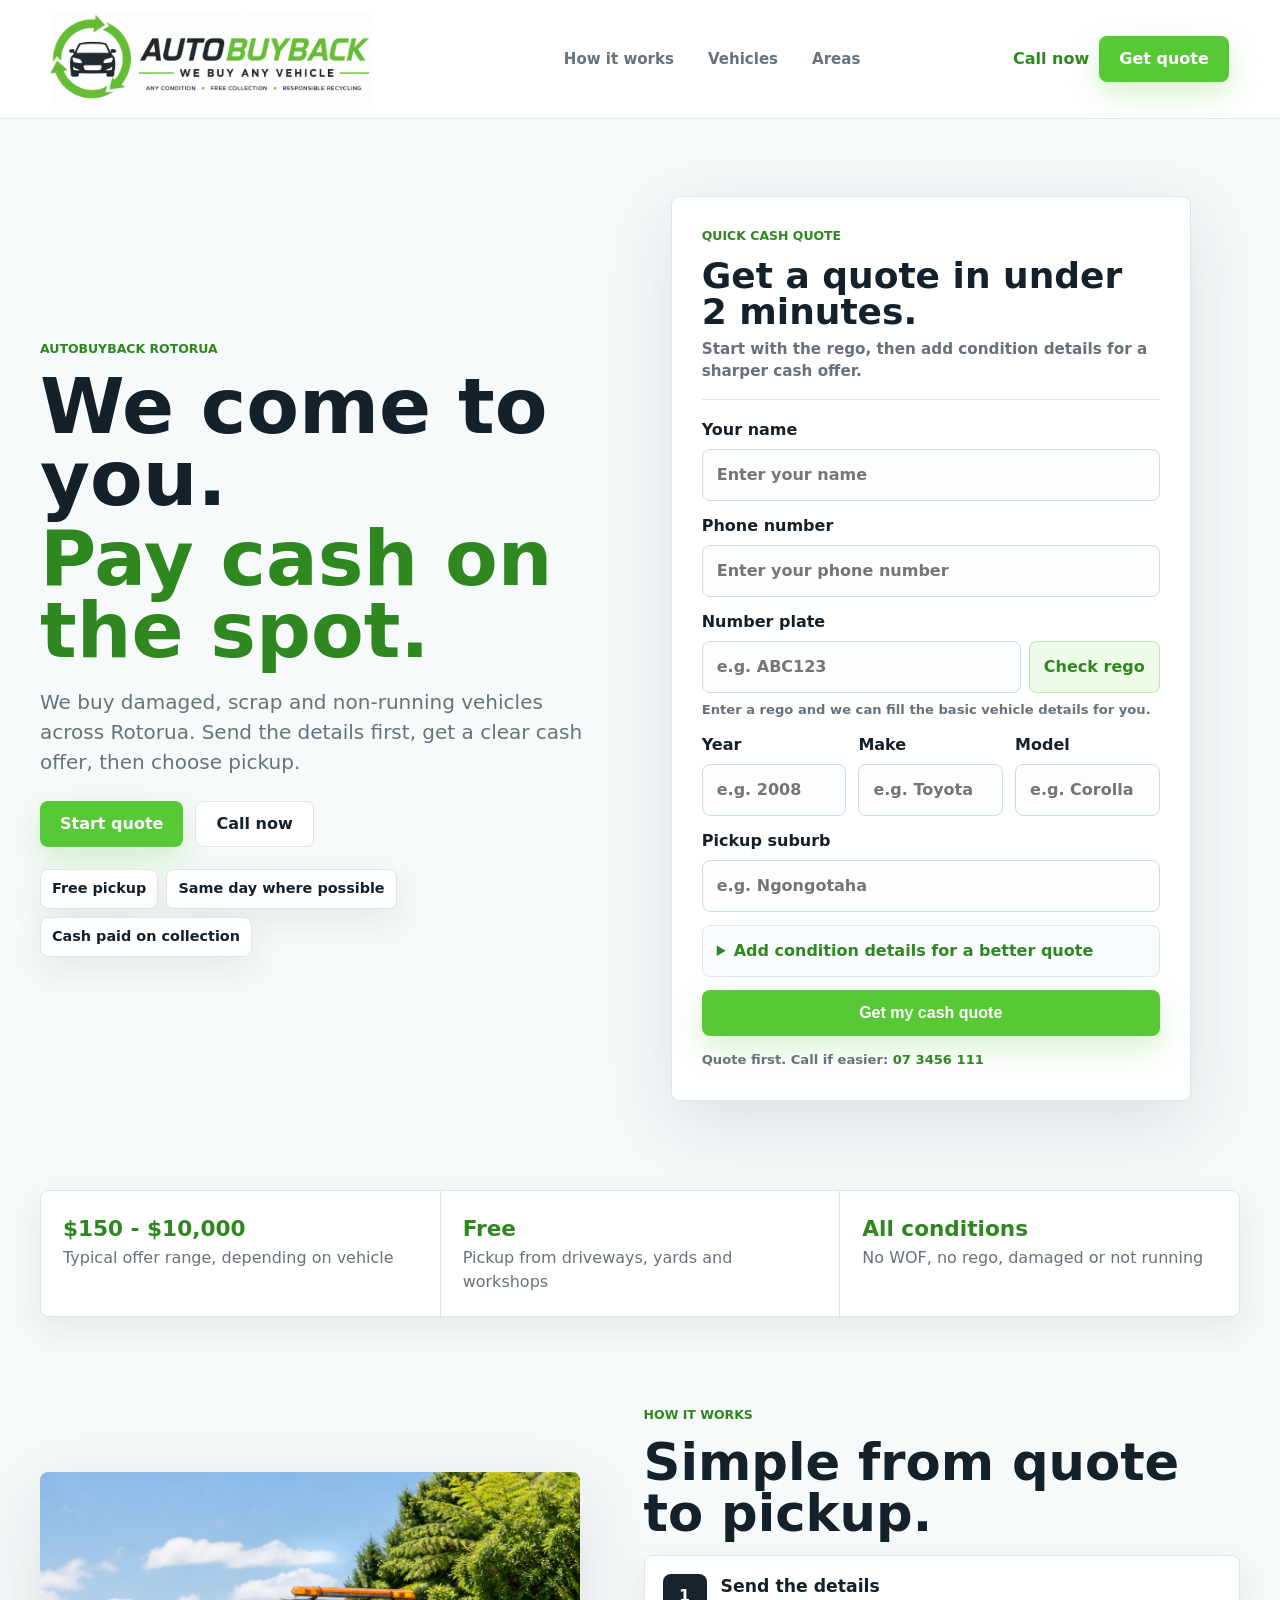
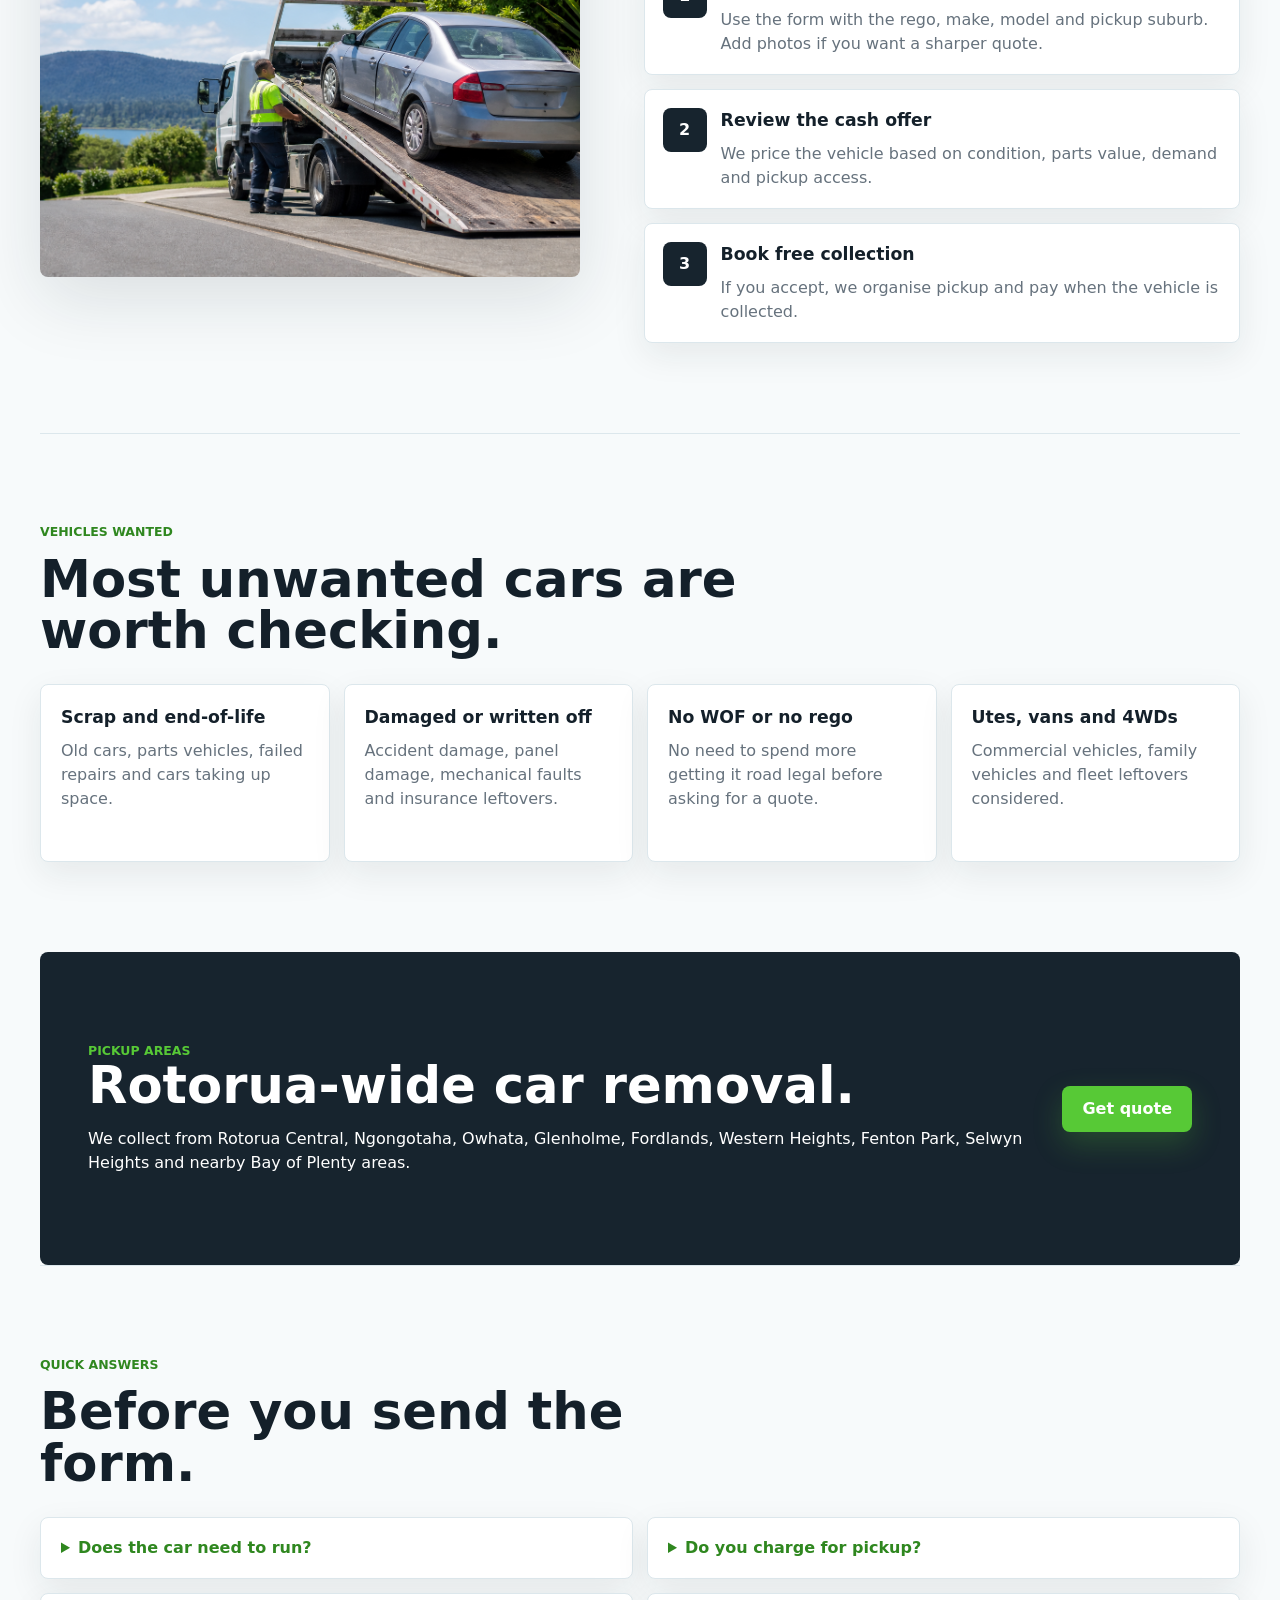
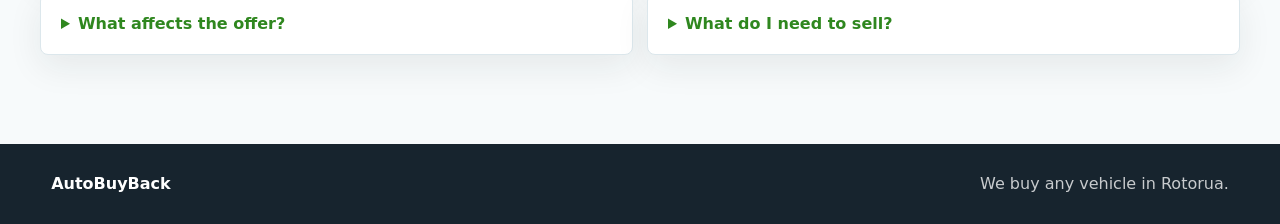
==== index.html @ 323416b9 "Initial AutoBuyBack website" ====
<!doctype html>
<html lang="en-NZ">
  <head>
    <meta charset="utf-8">
    <meta name="viewport" content="width=device-width, initial-scale=1">
    <title>AutoBuyBack | Cash for Cars Rotorua, Free Pickup & Fast Quotes</title>
    <meta
      name="description"
      content="AutoBuyBack offers cash for cars Rotorua, buying unwanted, scrap, damaged and non-running vehicles with free collection and fast cash quotes."
    >
    <meta name="robots" content="index, follow">
    <meta property="og:title" content="AutoBuyBack | We Buy Any Vehicle">
    <meta property="og:description" content="Sell your unwanted, damaged or non-running car in Rotorua. Quote first, free pickup, cash paid on collection.">
    <meta property="og:type" content="website">
    <meta property="og:image" content="assets/autobuyback-logo.png">
    <link rel="preload" as="image" href="assets/autobuyback-logo.png">
    <link rel="preload" as="image" href="assets/rotorua-car-removal-hero.png">
    <link rel="icon" href="assets/favicon.svg" type="image/svg+xml">
    <link rel="stylesheet" href="styles.css?v=32">
    <script type="application/ld+json">
      {
        "@context": "https://schema.org",
        "@type": "AutomotiveBusiness",
        "@id": "#autobuyback-rotorua",
        "name": "AutoBuyBack",
        "image": "assets/autobuyback-logo.png",
        "telephone": "+6473456111",
        "description": "AutoBuyBack offers cash for cars Rotorua, buying unwanted, scrap, damaged and non-running vehicles with free collection.",
        "areaServed": ["Rotorua", "Ngongotaha", "Owhata", "Glenholme", "Fordlands", "Western Heights", "Fenton Park", "Bay of Plenty"],
        "address": {
          "@type": "PostalAddress",
          "addressLocality": "Rotorua",
          "addressRegion": "Bay of Plenty",
          "addressCountry": "NZ"
        },
        "serviceType": ["Cash for cars", "Car removal", "Scrap car removal", "Unwanted vehicle pickup"]
      }
    </script>
  </head>
  <body>
    <header class="site-header">
      <a class="brand" href="#top" aria-label="AutoBuyBack home">
        <img src="assets/autobuyback-logo.png" alt="AutoBuyBack - We buy any vehicle" class="brand-logo">
      </a>
      <nav aria-label="Main navigation">
        <a href="#how">How it works</a>
        <a href="#vehicles">Vehicles</a>
        <a href="#areas">Areas</a>
      </nav>
      <div class="header-actions">
        <a class="header-link" href="tel:073456111">Call now</a>
        <a class="header-button" href="#instant-quote">Get quote</a>
      </div>
    </header>

    <main id="top">
      <section class="hero">
        <div class="hero-copy">
          <p class="eyebrow">AutoBuyBack Rotorua</p>
          <div class="hero-promises" aria-label="AutoBuyBack service promise">
            <h1>We come to you.</h1>
            <h1>Pay cash on the spot.</h1>
          </div>
          <p class="lead">
            We buy damaged, scrap and non-running vehicles across Rotorua. Send the details first,
            get a clear cash offer, then choose pickup.
          </p>
          <div class="hero-actions">
            <a class="button primary" href="#instant-quote">Start quote</a>
            <a class="button ghost" href="tel:073456111">Call now</a>
          </div>
          <div class="trust-row" aria-label="Service highlights">
            <span>Free pickup</span>
            <span>Same day where possible</span>
            <span>Cash paid on collection</span>
          </div>
        </div>

        <aside class="quote-panel" id="instant-quote" aria-label="AutoBuyBack quote form">
          <div class="quote-heading">
            <div>
              <p class="eyebrow">Quick cash quote</p>
              <h2>Get a quote in under 2 minutes.</h2>
              <p class="quote-subhead">Start with the rego, then add condition details for a sharper cash offer.</p>
            </div>
          </div>
          <form action="mailto:quotes@autobuyback.co.nz" method="post" enctype="multipart/form-data">
            <label>
              Your name
              <input name="Name" autocomplete="name" placeholder="Enter your name" required>
            </label>
            <label>
              Phone number
              <input name="Phone" autocomplete="tel" placeholder="Enter your phone number" required>
            </label>
            <label>
              Number plate
              <span class="rego-check">
                <input class="rego-input" name="Number plate" placeholder="e.g. ABC123" autocomplete="off" required>
                <button class="lookup-button" type="button">Check rego</button>
              </span>
              <small class="lookup-status">Enter a rego and we can fill the basic vehicle details for you.</small>
            </label>
            <div class="vehicle-fields vehicle-fields-primary">
              <label>
                Year
                <input class="vehicle-year" name="Year" inputmode="numeric" placeholder="e.g. 2008" required>
              </label>
              <label>
                Make
                <input class="vehicle-make" name="Make" placeholder="e.g. Toyota" required>
              </label>
              <label>
                Model
                <input class="vehicle-model" name="Model" placeholder="e.g. Corolla" required>
              </label>
            </div>
            <label>
              Pickup suburb
              <input name="Pickup suburb" placeholder="e.g. Ngongotaha">
            </label>
            <details class="form-extra">
              <summary>Add condition details for a better quote</summary>
              <label>
                Body type
                <input class="vehicle-body" name="Body type" placeholder="e.g. Hatchback">
              </label>
              <fieldset class="checkbox-fieldset">
                <legend>Vehicle condition</legend>
                <div class="checkbox-grid">
                  <label class="check-option"><input type="checkbox" name="Running" value="Yes"> Starts and runs</label>
                  <label class="check-option"><input type="checkbox" name="Not running" value="Yes"> Does not run</label>
                  <label class="check-option"><input type="checkbox" name="Has key" value="Yes"> Has key</label>
                  <label class="check-option"><input type="checkbox" name="No key" value="Yes"> No key</label>
                  <label class="check-option"><input type="checkbox" name="Registered owner" value="Yes"> Registered owner</label>
                  <label class="check-option"><input type="checkbox" name="Authority to sell" value="Yes"> Authority to sell</label>
                </div>
              </fieldset>
              <label class="upload-box">
                Photos
                <input type="file" name="Vehicle photos" accept="image/*" multiple>
                <small>Photos of damage, sides, wheels and engine bay can help us quote faster.</small>
              </label>
              <label>
                Expected price range
                <input name="Expected price range" placeholder="Optional, e.g. $500 - $1,000">
              </label>
              <label>
                Condition notes
                <textarea name="Condition" rows="3" placeholder="Tell us what is wrong, if it can roll, and tow access."></textarea>
              </label>
            </details>
            <button class="button primary form-button" type="submit">Get my cash quote</button>
          </form>
          <small class="quote-note">Quote first. Call if easier: <a href="tel:073456111">07 3456 111</a></small>
        </aside>
      </section>

      <section class="stats-strip" aria-label="AutoBuyBack summary">
        <div>
          <strong>$150 - $10,000</strong>
          <span>Typical offer range, depending on vehicle</span>
        </div>
        <div>
          <strong>Free</strong>
          <span>Pickup from driveways, yards and workshops</span>
        </div>
        <div>
          <strong>All conditions</strong>
          <span>No WOF, no rego, damaged or not running</span>
        </div>
      </section>

      <section class="section visual-split" id="how">
        <div class="image-frame">
          <img src="assets/rotorua-car-removal-hero.png" alt="Tow truck collecting a car in Rotorua">
        </div>
        <div class="split-copy">
          <p class="eyebrow">How it works</p>
          <h2>Simple from quote to pickup.</h2>
          <div class="steps-list">
            <article>
              <span>1</span>
              <div>
                <h3>Send the details</h3>
                <p>Use the form with the rego, make, model and pickup suburb. Add photos if you want a sharper quote.</p>
              </div>
            </article>
            <article>
              <span>2</span>
              <div>
                <h3>Review the cash offer</h3>
                <p>We price the vehicle based on condition, parts value, demand and pickup access.</p>
              </div>
            </article>
            <article>
              <span>3</span>
              <div>
                <h3>Book free collection</h3>
                <p>If you accept, we organise pickup and pay when the vehicle is collected.</p>
              </div>
            </article>
          </div>
        </div>
      </section>

      <section class="section vehicle-section" id="vehicles">
        <div class="section-heading">
          <p class="eyebrow">Vehicles wanted</p>
          <h2>Most unwanted cars are worth checking.</h2>
        </div>
        <div class="vehicle-grid">
          <article>
            <h3>Scrap and end-of-life</h3>
            <p>Old cars, parts vehicles, failed repairs and cars taking up space.</p>
          </article>
          <article>
            <h3>Damaged or written off</h3>
            <p>Accident damage, panel damage, mechanical faults and insurance leftovers.</p>
          </article>
          <article>
            <h3>No WOF or no rego</h3>
            <p>No need to spend more getting it road legal before asking for a quote.</p>
          </article>
          <article>
            <h3>Utes, vans and 4WDs</h3>
            <p>Commercial vehicles, family vehicles and fleet leftovers considered.</p>
          </article>
        </div>
      </section>

      <section class="section area-section" id="areas">
        <div>
          <p class="eyebrow">Pickup areas</p>
          <h2>Rotorua-wide car removal.</h2>
          <p>
            We collect from Rotorua Central, Ngongotaha, Owhata, Glenholme, Fordlands,
            Western Heights, Fenton Park, Selwyn Heights and nearby Bay of Plenty areas.
          </p>
        </div>
        <a class="button primary" href="#instant-quote">Get quote</a>
      </section>

      <section class="section faq-section">
        <div class="section-heading">
          <p class="eyebrow">Quick answers</p>
          <h2>Before you send the form.</h2>
        </div>
        <div class="faq-grid">
          <details>
            <summary>Does the car need to run?</summary>
            <p>No. We buy running and non-running vehicles. Let us know if it can roll and if there is tow access.</p>
          </details>
          <details>
            <summary>Do you charge for pickup?</summary>
            <p>Pickup is free across Rotorua where access is suitable.</p>
          </details>
          <details>
            <summary>What affects the offer?</summary>
            <p>Make, model, year, condition, parts demand, scrap value, location and access all matter.</p>
          </details>
          <details>
            <summary>What do I need to sell?</summary>
            <p>You need to be the registered owner or have authority to sell the vehicle.</p>
          </details>
        </div>
      </section>
    </main>

    <footer>
      <strong>AutoBuyBack</strong>
      <span>We buy any vehicle in Rotorua.</span>
    </footer>

    <div class="mobile-action-bar" aria-label="Quick quote actions">
      <a href="#instant-quote">Get quote</a>
      <a href="tel:073456111">Call now</a>
    </div>

    <script>
      document.querySelectorAll('form').forEach((form) => {
        const plateInput = form.querySelector('.rego-input');
        const lookupButton = form.querySelector('.lookup-button');
        const status = form.querySelector('.lookup-status');
        const make = form.querySelector('.vehicle-make');
        const model = form.querySelector('.vehicle-model');
        const year = form.querySelector('.vehicle-year');
        const body = form.querySelector('.vehicle-body');

        const setStatus = (message, state = '') => {
          if (!status) return;
          status.textContent = message;
          status.dataset.state = state;
        };

        const normalisePlate = () => {
          if (!plateInput) return '';
          const plate = plateInput.value.trim().replace(/\s+/g, '').toUpperCase();
          plateInput.value = plate;
          return plate;
        };

        const previewLookup = () => {
          const plate = normalisePlate();

          if (!plate) {
            setStatus('Enter a rego and we can fill the basic vehicle details for you.');
            return;
          }

          setStatus(`Looking up ${plate} with the basic vehicle check...`, 'checking');

          window.setTimeout(() => {
            setStatus(`Vehicle details found for ${plate}. Please confirm or edit anything below.`, 'found');
            if (make && !make.value) make.placeholder = 'Auto-filled make';
            if (model && !model.value) model.placeholder = 'Auto-filled model';
            if (year && !year.value) year.placeholder = 'Auto-filled year';
            if (body && !body.value) body.placeholder = 'Auto-filled body type';
          }, 450);
        };

        if (plateInput) {
          plateInput.addEventListener('input', () => {
            const plate = plateInput.value.trim().replace(/\s+/g, '').toUpperCase();
            if (plate.length >= 3) {
              setStatus(`Ready to check ${plate} and fill the vehicle details.`);
            } else {
              setStatus('Enter a rego and we can fill the basic vehicle details for you.');
            }
          });
        }

        if (lookupButton) {
          lookupButton.addEventListener('click', previewLookup);
        }
      });

      (() => {
        const params = new URLSearchParams(window.location.search);
        const adSource = (params.get('utm_source') || params.get('source') || '').toLowerCase();
        const wantsQuote =
          params.has('quote') ||
          params.has('lead') ||
          params.has('ad') ||
          adSource === 'facebook' ||
          adSource === 'fb' ||
          adSource === 'meta';

        if (!wantsQuote || window.location.hash) return;

        window.requestAnimationFrame(() => {
          const quoteBox = document.querySelector('#instant-quote');
          const firstField = quoteBox ? quoteBox.querySelector('input') : null;

          if (quoteBox) {
            quoteBox.scrollIntoView({ block: 'start' });
          }

          if (firstField) {
            firstField.focus({ preventScroll: true });
          }
        });
      })();
    </script>
  </body>
</html>
---- styles.css ----
:root {
  --ink: #14202a;
  --muted: #66727d;
  --paper: #f7fafb;
  --white: #ffffff;
  --line: #dce7ec;
  --accent: #57c936;
  --accent-dark: #2f871f;
  --accent-soft: #edfbe8;
  --green: #57c936;
  --charcoal: #17242e;
  --shadow: 0 22px 70px rgba(20, 32, 42, 0.12);
  --soft-shadow: 0 12px 34px rgba(20, 32, 42, 0.08);
}

* {
  box-sizing: border-box;
}

html {
  scroll-behavior: smooth;
}

body {
  margin: 0;
  color: var(--ink);
  background: var(--paper);
  font-family: Inter, ui-sans-serif, system-ui, -apple-system, BlinkMacSystemFont, "Segoe UI", Arial, sans-serif;
  line-height: 1.5;
}

a {
  color: inherit;
  text-decoration: none;
}

img {
  max-width: 100%;
  display: block;
}

.site-header {
  position: sticky;
  top: 0;
  z-index: 20;
  display: flex;
  align-items: center;
  justify-content: space-between;
  gap: 22px;
  padding: 12px clamp(18px, 4vw, 54px);
  background: rgba(255, 255, 255, 0.9);
  border-bottom: 1px solid rgba(220, 231, 236, 0.86);
  backdrop-filter: blur(18px);
}

.brand {
  display: inline-flex;
  align-items: center;
  flex: 0 1 360px;
  min-width: 220px;
}

.brand-logo {
  width: clamp(230px, 25vw, 360px);
  height: auto;
  object-fit: contain;
  border-radius: 0;
  background: transparent;
  box-shadow: none;
}

.brand strong,
.brand small {
  display: block;
}

.brand strong {
  font-size: 1rem;
  letter-spacing: 0;
}

.brand small {
  color: var(--muted);
  font-size: 0.8rem;
}

nav {
  display: flex;
  gap: clamp(14px, 3vw, 34px);
  color: var(--muted);
  font-size: 0.94rem;
  font-weight: 750;
}

.header-actions {
  display: flex;
  align-items: center;
  gap: 10px;
}

.header-link {
  color: var(--accent-dark);
  font-weight: 850;
}

.header-button,
.button {
  display: inline-flex;
  align-items: center;
  justify-content: center;
  min-height: 46px;
  padding: 0 20px;
  border-radius: 8px;
  font-weight: 850;
  white-space: nowrap;
}

.header-button,
.button.primary {
  color: white;
  background: var(--accent);
  box-shadow: 0 12px 30px rgba(87, 201, 54, 0.24);
}

.button.ghost {
  color: var(--ink);
  border: 1px solid var(--line);
  background: var(--white);
}

.hero {
  display: grid;
  grid-template-columns: minmax(0, 0.92fr) minmax(390px, 520px);
  gap: clamp(28px, 5vw, 72px);
  align-items: center;
  width: min(1200px, calc(100% - 36px));
  margin: 0 auto;
  padding: clamp(34px, 6vw, 82px) 0 clamp(32px, 7vw, 96px);
}

.hero-copy {
  max-width: 720px;
}

.hero-logo {
  display: none;
}

.eyebrow {
  margin: 0 0 12px;
  color: var(--accent-dark);
  font-size: 0.78rem;
  font-weight: 900;
  letter-spacing: 0;
  text-transform: uppercase;
}

h1,
h2,
h3,
p {
  margin-top: 0;
}

h1 {
  max-width: 760px;
  margin-bottom: 20px;
  color: var(--ink);
  font-size: clamp(2.75rem, 6vw, 5.75rem);
  line-height: 0.94;
  letter-spacing: 0;
}

.hero-promises {
  display: grid;
  gap: 8px;
  margin-bottom: 20px;
}

.hero-promises h1 {
  margin-bottom: 0;
}

.hero-promises h1:nth-child(2) {
  color: var(--accent-dark);
}

.hero-promises h1:nth-child(3) {
  color: #1d2b35;
}

h2 {
  margin-bottom: 16px;
  color: var(--ink);
  font-size: clamp(2rem, 4vw, 3.65rem);
  line-height: 1;
  letter-spacing: 0;
}

h3 {
  margin-bottom: 8px;
  font-size: 1.08rem;
}

.lead {
  max-width: 640px;
  margin-bottom: 24px;
  color: var(--muted);
  font-size: clamp(1.05rem, 2vw, 1.25rem);
}

.hero-actions {
  display: flex;
  flex-wrap: wrap;
  gap: 12px;
  margin-bottom: 22px;
}

.trust-row {
  display: flex;
  flex-wrap: wrap;
  gap: 8px;
}

.trust-row span {
  padding: 8px 11px;
  border: 1px solid var(--line);
  border-radius: 8px;
  color: var(--ink);
  background: var(--white);
  font-size: 0.9rem;
  font-weight: 800;
  box-shadow: var(--soft-shadow);
}

.quote-panel {
  padding: clamp(20px, 3vw, 30px);
  border: 1px solid var(--line);
  border-radius: 8px;
  background: var(--white);
  box-shadow: var(--shadow);
}

.quote-heading {
  display: flex;
  align-items: end;
  justify-content: space-between;
  gap: 14px;
  margin-bottom: 18px;
  padding-bottom: 16px;
  border-bottom: 1px solid var(--line);
}

.quote-heading h2 {
  margin-bottom: 0;
  font-size: clamp(1.55rem, 3vw, 2.25rem);
}

.quote-subhead {
  margin: 8px 0 0;
  color: var(--muted);
  font-size: 0.95rem;
  font-weight: 750;
}

.quote-panel form {
  display: grid;
  gap: 13px;
}

label {
  display: grid;
  gap: 7px;
  font-weight: 850;
}

input,
textarea {
  width: 100%;
  border: 1px solid #c9dce5;
  border-radius: 8px;
  padding: 13px 14px;
  color: var(--ink);
  background: #fbfdfe;
  font: inherit;
}

input:focus,
textarea:focus {
  border-color: var(--accent);
  outline: 3px solid rgba(87, 201, 54, 0.18);
}

.rego-check {
  display: grid;
  grid-template-columns: minmax(0, 1fr) auto;
  gap: 8px;
}

.lookup-button {
  min-height: 46px;
  border: 1px solid rgba(87, 201, 54, 0.34);
  border-radius: 8px;
  padding: 0 14px;
  color: var(--accent-dark);
  background: var(--accent-soft);
  cursor: pointer;
  font: inherit;
  font-weight: 900;
  white-space: nowrap;
}

.lookup-status,
.quote-note,
.upload-box small {
  color: var(--muted);
  font-size: 0.82rem;
  font-weight: 750;
}

.lookup-status[data-state="checking"] {
  color: var(--accent-dark);
}

.lookup-status[data-state="found"] {
  color: #127a42;
}

.vehicle-fields {
  display: grid;
  grid-template-columns: repeat(2, minmax(0, 1fr));
  gap: 12px;
}

.vehicle-fields-primary {
  grid-template-columns: repeat(3, minmax(0, 1fr));
}

.form-extra {
  border: 1px solid var(--line);
  border-radius: 8px;
  background: #f8fcfe;
}

.form-extra[open] {
  padding-bottom: 14px;
}

.form-extra summary {
  cursor: pointer;
  padding: 13px 14px;
  color: var(--accent-dark);
  font-weight: 900;
}

.form-extra > *:not(summary) {
  margin-right: 14px;
  margin-left: 14px;
}

.checkbox-fieldset {
  min-width: 0;
  margin: 0;
  padding: 0;
  border: 0;
}

.checkbox-fieldset legend {
  margin-bottom: 8px;
  font-weight: 900;
}

.checkbox-grid {
  display: grid;
  grid-template-columns: repeat(2, minmax(0, 1fr));
  gap: 8px;
}

.check-option {
  display: flex;
  align-items: center;
  gap: 8px;
  min-height: 42px;
  padding: 9px 10px;
  border: 1px solid var(--line);
  border-radius: 8px;
  background: var(--white);
  font-weight: 800;
  line-height: 1.25;
}

.check-option input {
  width: 18px;
  height: 18px;
  margin: 0;
  accent-color: var(--accent);
  flex: 0 0 auto;
}

.upload-box {
  padding: 14px;
  border: 1px dashed rgba(47, 135, 31, 0.42);
  border-radius: 8px;
  background: var(--accent-soft);
}

.upload-box input {
  background: var(--white);
}

.form-button {
  width: 100%;
  border: 0;
  cursor: pointer;
  font-size: 1rem;
}

.quote-note {
  display: block;
  margin-top: 14px;
}

.quote-note a {
  color: var(--accent-dark);
  font-weight: 900;
}

.stats-strip {
  display: grid;
  grid-template-columns: repeat(3, minmax(0, 1fr));
  gap: 1px;
  width: min(1200px, calc(100% - 36px));
  margin: 0 auto;
  overflow: hidden;
  border: 1px solid var(--line);
  border-radius: 8px;
  background: var(--line);
  box-shadow: var(--soft-shadow);
}

.stats-strip div {
  padding: 22px;
  background: var(--white);
}

.stats-strip strong {
  display: block;
  color: var(--accent-dark);
  font-size: 1.35rem;
}

.stats-strip span {
  color: var(--muted);
}

.section {
  width: min(1200px, calc(100% - 36px));
  margin: 0 auto;
  padding: clamp(54px, 7vw, 96px) 0;
}

.visual-split {
  display: grid;
  grid-template-columns: minmax(320px, 0.95fr) minmax(0, 1.05fr);
  gap: clamp(28px, 5vw, 64px);
  align-items: center;
}

.image-frame {
  overflow: hidden;
  border-radius: 8px;
  box-shadow: var(--shadow);
}

.image-frame img {
  width: 100%;
  aspect-ratio: 4 / 3;
  object-fit: cover;
  object-position: 64% center;
}

.steps-list {
  display: grid;
  gap: 14px;
}

.steps-list article {
  display: grid;
  grid-template-columns: 44px minmax(0, 1fr);
  gap: 14px;
  align-items: start;
  padding: 18px;
  border: 1px solid var(--line);
  border-radius: 8px;
  background: var(--white);
  box-shadow: var(--soft-shadow);
}

.steps-list article > span {
  display: grid;
  place-items: center;
  width: 44px;
  height: 44px;
  border-radius: 8px;
  color: white;
  background: var(--charcoal);
  font-weight: 900;
}

.steps-list p,
.vehicle-grid p,
.area-section p,
.faq-grid p {
  margin-bottom: 0;
  color: var(--muted);
}

.vehicle-section,
.faq-section {
  border-top: 1px solid var(--line);
}

.section-heading {
  max-width: 720px;
  margin-bottom: 28px;
}

.vehicle-grid {
  display: grid;
  grid-template-columns: repeat(4, minmax(0, 1fr));
  gap: 14px;
}

.vehicle-grid article {
  min-height: 178px;
  padding: 20px;
  border: 1px solid var(--line);
  border-radius: 8px;
  background: var(--white);
  box-shadow: var(--soft-shadow);
}

.area-section {
  display: grid;
  grid-template-columns: minmax(0, 1fr) auto;
  gap: 28px;
  align-items: center;
  padding-right: clamp(20px, 5vw, 48px);
  padding-left: clamp(20px, 5vw, 48px);
  border-radius: 8px;
  color: white;
  background: var(--charcoal);
}

.area-section h2,
.area-section p {
  color: white;
}

.area-section .eyebrow {
  color: var(--accent);
}

.faq-grid {
  display: grid;
  grid-template-columns: repeat(2, minmax(0, 1fr));
  gap: 14px;
}

.faq-grid details {
  border: 1px solid var(--line);
  border-radius: 8px;
  background: var(--white);
  box-shadow: var(--soft-shadow);
}

.faq-grid summary {
  cursor: pointer;
  padding: 18px 20px;
  color: var(--accent-dark);
  font-weight: 900;
}

.faq-grid p {
  padding: 0 20px 20px;
}

footer {
  display: flex;
  flex-wrap: wrap;
  justify-content: space-between;
  gap: 12px;
  padding: 28px clamp(18px, 4vw, 56px);
  color: rgba(255, 255, 255, 0.76);
  background: var(--charcoal);
}

footer strong {
  color: white;
}

.mobile-action-bar {
  display: none;
}

@media (max-width: 980px) {
  .site-header {
    position: static;
  }

  nav {
    display: none;
  }

  .hero,
  .visual-split,
  .area-section {
    grid-template-columns: 1fr;
  }

  .hero {
    padding-top: 26px;
  }

  .stats-strip,
  .vehicle-grid,
  .faq-grid {
    grid-template-columns: 1fr;
  }

  .area-section .button {
    justify-self: start;
  }
}

@media (max-width: 560px) {
  .site-header {
    gap: 10px;
    padding: 10px 14px;
  }

  .brand {
    min-width: 0;
    flex-basis: auto;
  }

  .brand-logo {
    width: min(214px, 58vw);
    height: auto;
  }

  .brand strong {
    font-size: 0.95rem;
  }

  .brand small,
  .header-link {
    display: none;
  }

  .header-button {
    min-height: 42px;
    padding: 0 14px;
  }

  .hero {
    width: min(100% - 28px, 1200px);
    gap: 18px;
    padding-top: 18px;
    padding-bottom: 40px;
  }

  h1 {
    margin-bottom: 14px;
    font-size: 2.2rem;
  }

  h2 {
    font-size: 1.95rem;
  }

  .lead {
    margin-bottom: 18px;
    font-size: 1rem;
  }

  .hero-actions {
    margin-bottom: 16px;
  }

  .hero-actions .button {
    width: 100%;
  }

  .trust-row {
    display: grid;
  }

  .quote-panel {
    padding: 18px;
  }

  .quote-heading {
    display: block;
  }

  .rego-check,
  .vehicle-fields,
  .checkbox-grid {
    grid-template-columns: 1fr;
  }

  .lookup-button {
    width: 100%;
  }

  .stats-strip {
    width: 100%;
    border-right: 0;
    border-left: 0;
    border-radius: 0;
  }

  .section {
    width: min(100% - 28px, 1200px);
    padding: 48px 0;
  }

  .image-frame {
    display: none;
  }

  .steps-list article {
    grid-template-columns: 38px minmax(0, 1fr);
    padding: 15px;
  }

  .steps-list article > span {
    width: 38px;
    height: 38px;
  }

  .area-section {
    width: calc(100% - 28px);
    padding: 28px 20px;
  }

  body {
    padding-bottom: 74px;
  }

  .mobile-action-bar {
    position: fixed;
    right: 12px;
    bottom: 12px;
    left: 12px;
    z-index: 30;
    display: grid;
    grid-template-columns: 1fr 1fr;
    gap: 8px;
    padding: 8px;
    border: 1px solid rgba(87, 201, 54, 0.18);
    border-radius: 8px;
    background: rgba(255, 255, 255, 0.94);
    box-shadow: 0 14px 34px rgba(20, 32, 42, 0.22);
    backdrop-filter: blur(14px);
  }

  .mobile-action-bar a {
    display: grid;
    place-items: center;
    min-height: 44px;
    border-radius: 8px;
    color: white;
    background: var(--accent);
    font-weight: 900;
  }

  .mobile-action-bar a:last-child {
    color: var(--ink);
    background: var(--accent-soft);
  }
}
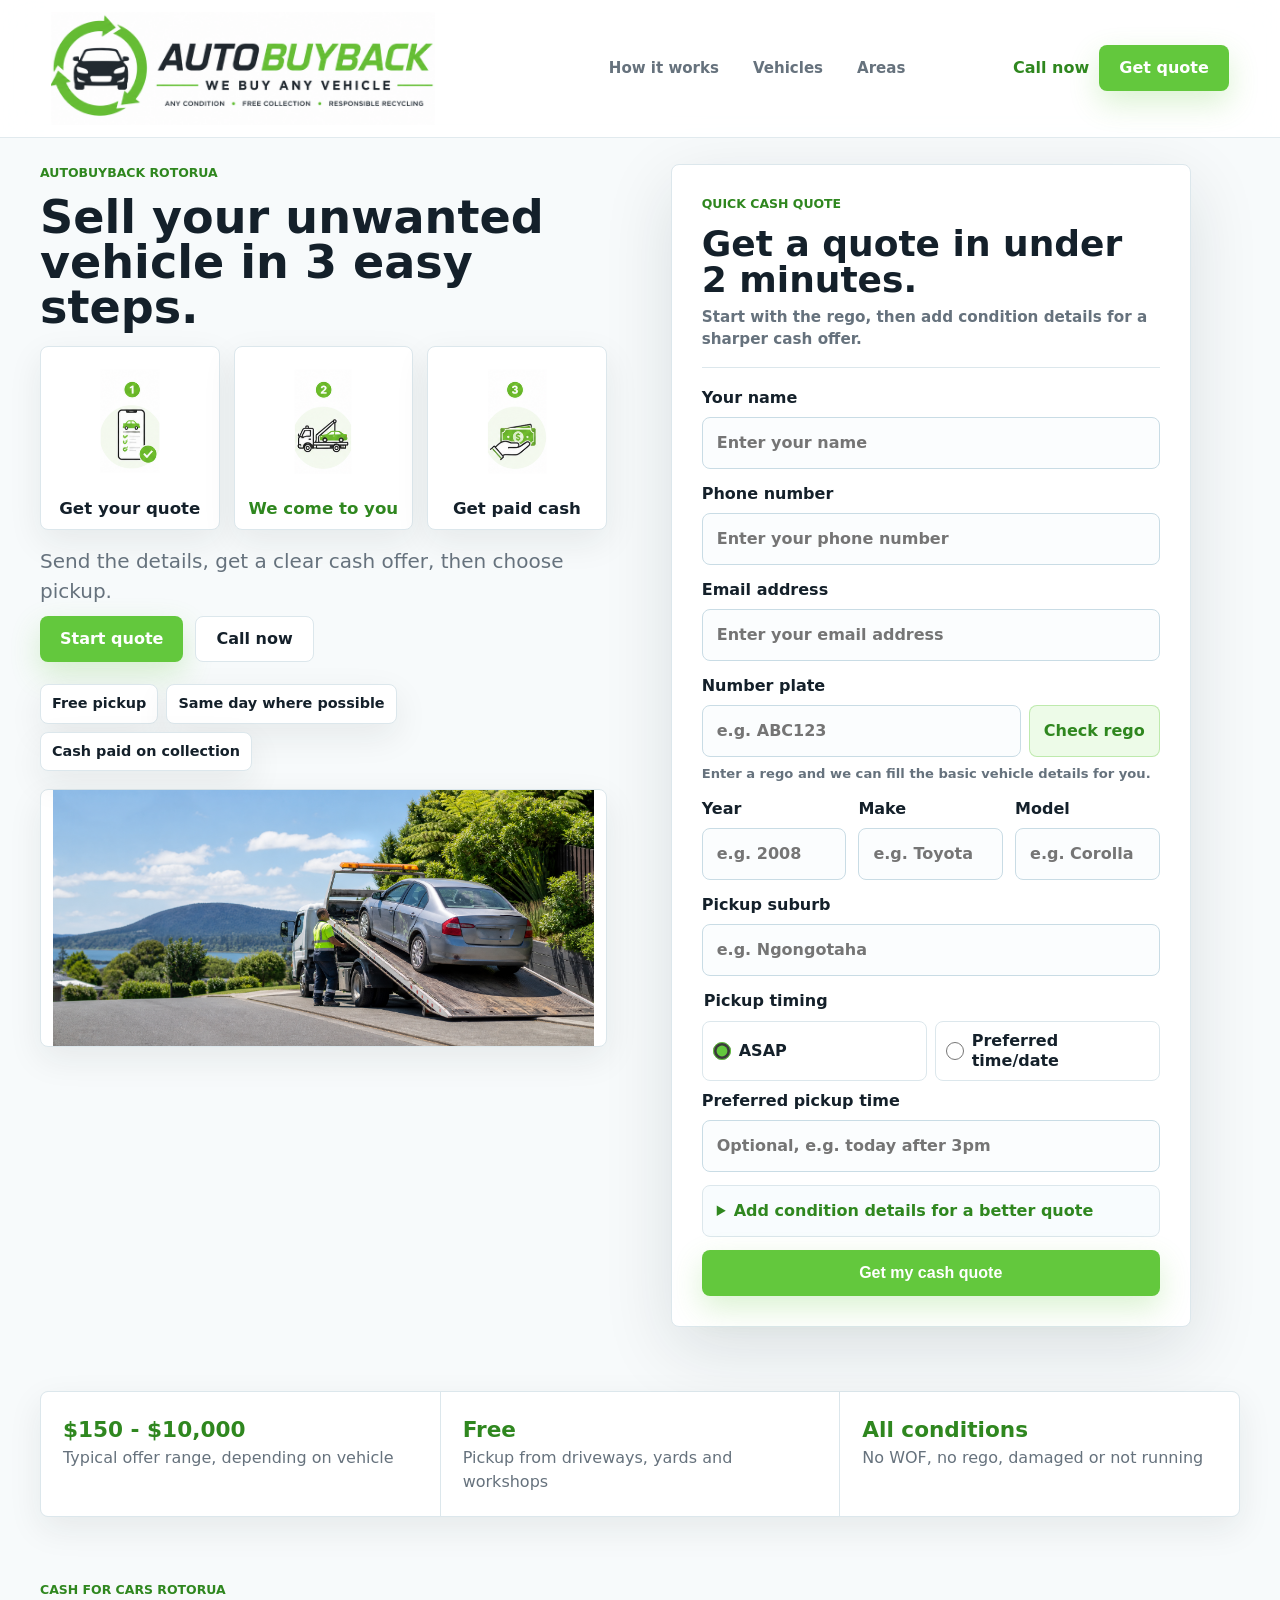
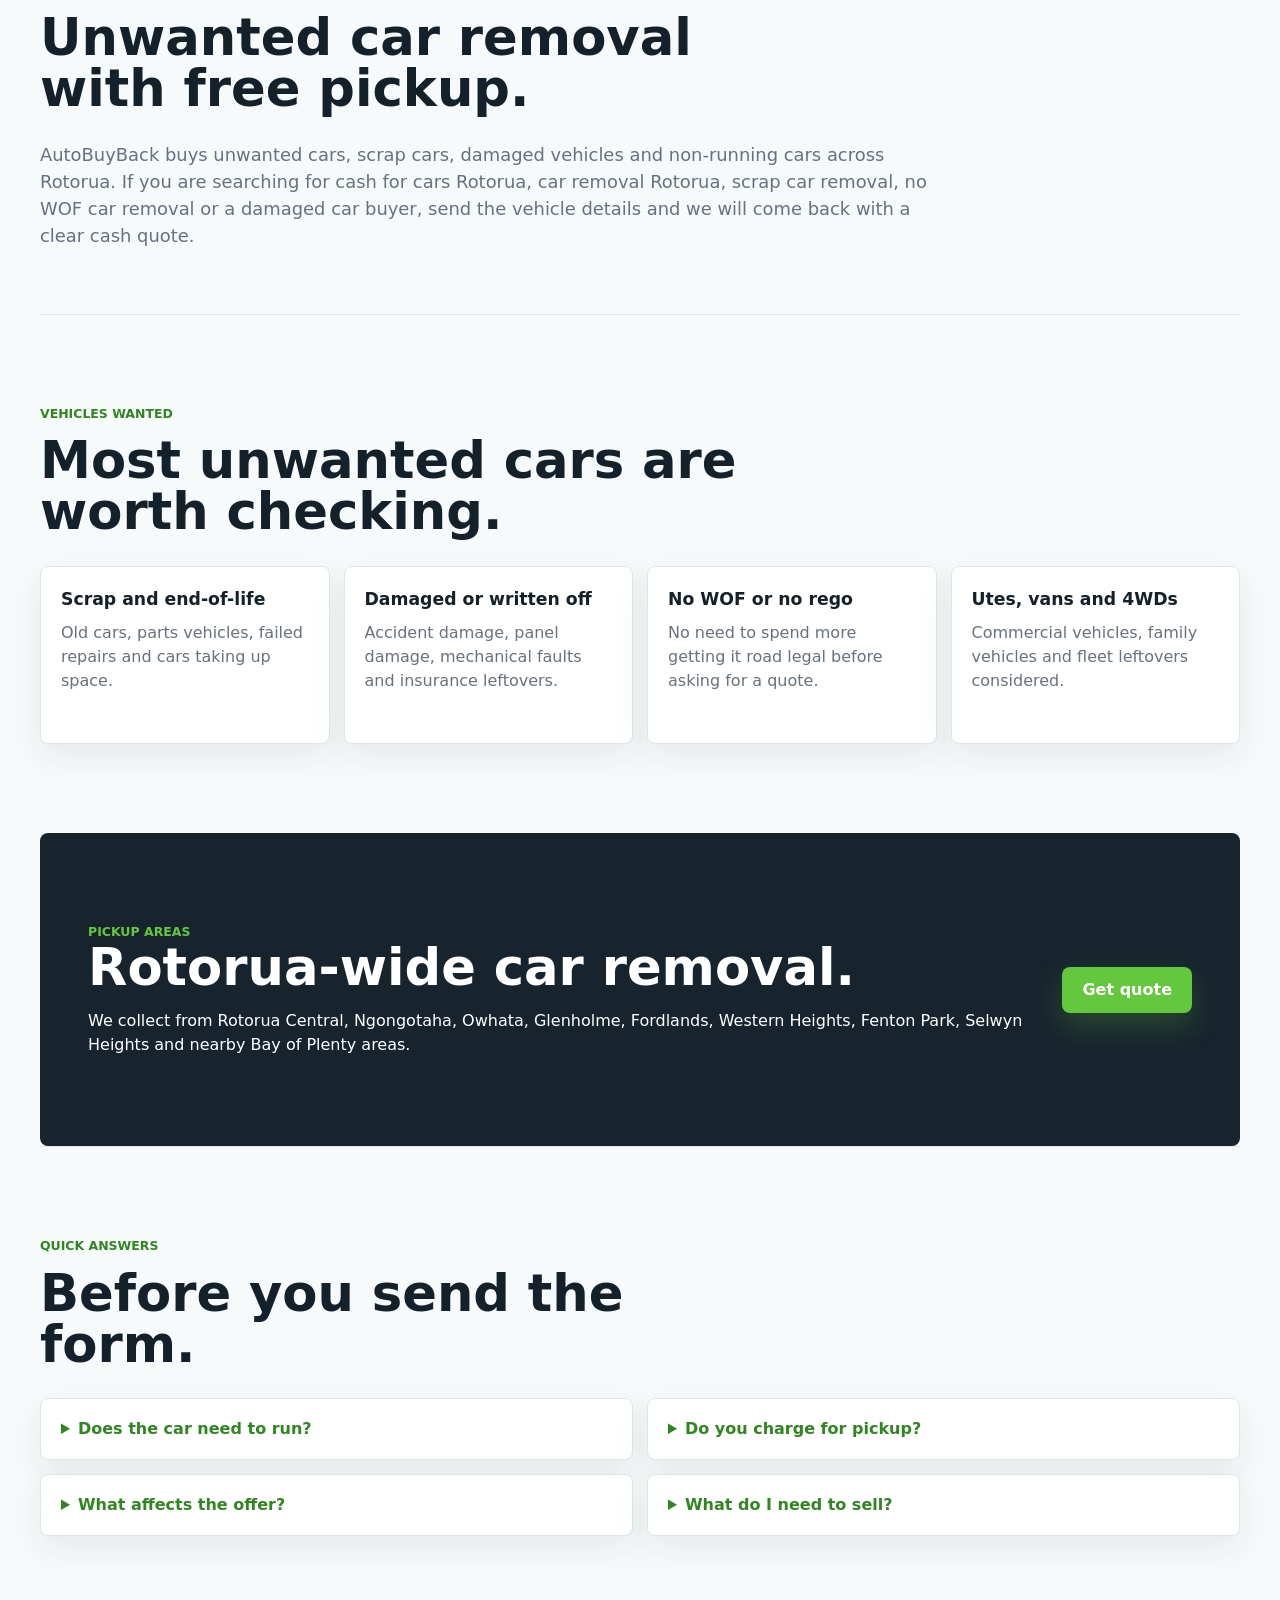
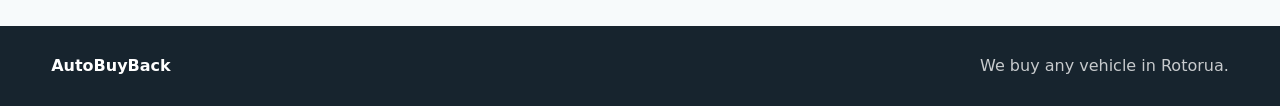
==== commit 51f82405: "Update AutoBuyBack website" ====
--- a/index.html
+++ b/index.html
@@ -3,10 +3,10 @@
   <head>
     <meta charset="utf-8">
     <meta name="viewport" content="width=device-width, initial-scale=1">
-    <title>AutoBuyBack | Cash for Cars Rotorua, Free Pickup & Fast Quotes</title>
+    <title>Cash for Cars Rotorua | Free Car Removal & Fast Quotes | AutoBuyBack</title>
     <meta
       name="description"
-      content="AutoBuyBack offers cash for cars Rotorua, buying unwanted, scrap, damaged and non-running vehicles with free collection and fast cash quotes."
+      content="AutoBuyBack offers cash for cars Rotorua, buying unwanted, scrap, damaged and non-running vehicles with free pickup, responsible recycling and fast cash quotes."
     >
     <meta name="robots" content="index, follow">
     <meta property="og:title" content="AutoBuyBack | We Buy Any Vehicle">
@@ -25,7 +25,7 @@
         "name": "AutoBuyBack",
         "image": "assets/autobuyback-logo.png",
         "telephone": "+6473456111",
-        "description": "AutoBuyBack offers cash for cars Rotorua, buying unwanted, scrap, damaged and non-running vehicles with free collection.",
+        "description": "AutoBuyBack offers cash for cars Rotorua, buying unwanted, scrap, damaged and non-running vehicles with free pickup and responsible recycling.",
         "areaServed": ["Rotorua", "Ngongotaha", "Owhata", "Glenholme", "Fordlands", "Western Heights", "Fenton Park", "Bay of Plenty"],
         "address": {
           "@type": "PostalAddress",
@@ -33,7 +33,7 @@
           "addressRegion": "Bay of Plenty",
           "addressCountry": "NZ"
         },
-        "serviceType": ["Cash for cars", "Car removal", "Scrap car removal", "Unwanted vehicle pickup"]
+        "serviceType": ["Cash for cars", "Vehicle recycling buyback", "Car removal", "Scrap car removal", "Unwanted vehicle pickup"]
       }
     </script>
   </head>
@@ -57,13 +57,23 @@
       <section class="hero">
         <div class="hero-copy">
           <p class="eyebrow">AutoBuyBack Rotorua</p>
-          <div class="hero-promises" aria-label="AutoBuyBack service promise">
-            <h1>We come to you.</h1>
-            <h1>Pay cash on the spot.</h1>
+          <h1 class="hero-title">Sell your unwanted vehicle in 3 easy steps.</h1>
+          <div class="hero-process-icons" aria-label="How AutoBuyBack works">
+            <article>
+              <img src="assets/icon-step-quote.png" alt="">
+              <h3>Get your quote</h3>
+            </article>
+            <article>
+              <img src="assets/icon-step-collection.png" alt="">
+              <h3>We come to you</h3>
+            </article>
+            <article>
+              <img src="assets/icon-step-cash.png" alt="">
+              <h3>Get paid cash</h3>
+            </article>
           </div>
           <p class="lead">
-            We buy damaged, scrap and non-running vehicles across Rotorua. Send the details first,
-            get a clear cash offer, then choose pickup.
+            Send the details, get a clear cash offer, then choose pickup.
           </p>
           <div class="hero-actions">
             <a class="button primary" href="#instant-quote">Start quote</a>
@@ -74,6 +84,9 @@
             <span>Same day where possible</span>
             <span>Cash paid on collection</span>
           </div>
+          <figure class="pickup-preview pickup-preview-desktop" aria-label="AutoBuyBack free car pickup">
+            <img src="assets/rotorua-car-removal-hero.png" alt="Car being collected by tow truck">
+          </figure>
         </div>
 
         <aside class="quote-panel" id="instant-quote" aria-label="AutoBuyBack quote form">
@@ -84,14 +97,20 @@
               <p class="quote-subhead">Start with the rego, then add condition details for a sharper cash offer.</p>
             </div>
           </div>
-          <form action="mailto:quotes@autobuyback.co.nz" method="post" enctype="multipart/form-data">
+          <form id="quote-form" action="https://formspree.io/f/xwlezdgj" method="post">
+            <input type="hidden" name="_subject">
+            <input type="hidden" name="_replyto">
             <label>
               Your name
-              <input name="Name" autocomplete="name" placeholder="Enter your name" required>
+              <input class="title-case-input" name="Name" autocomplete="name" placeholder="Enter your name" required>
             </label>
             <label>
               Phone number
               <input name="Phone" autocomplete="tel" placeholder="Enter your phone number" required>
+            </label>
+            <label>
+              Email address
+              <input type="email" name="email" autocomplete="email" placeholder="Enter your email address" required>
             </label>
             <label>
               Number plate
@@ -108,23 +127,30 @@
               </label>
               <label>
                 Make
-                <input class="vehicle-make" name="Make" placeholder="e.g. Toyota" required>
+                <input class="vehicle-make title-case-input" name="Make" placeholder="e.g. Toyota" required>
               </label>
               <label>
                 Model
-                <input class="vehicle-model" name="Model" placeholder="e.g. Corolla" required>
+                <input class="vehicle-model title-case-input" name="Model" placeholder="e.g. Corolla" required>
               </label>
             </div>
             <label>
               Pickup suburb
-              <input name="Pickup suburb" placeholder="e.g. Ngongotaha">
+              <input class="title-case-input" name="Pickup suburb" placeholder="e.g. Ngongotaha">
             </label>
+            <fieldset class="pickup-time-fieldset">
+              <legend>Pickup timing</legend>
+              <div class="pickup-time-options">
+                <label class="check-option"><input type="radio" name="Pickup timing" value="ASAP" checked> ASAP</label>
+                <label class="check-option"><input type="radio" name="Pickup timing" value="Preferred time/date"> Preferred time/date</label>
+              </div>
+              <label class="preferred-time-label">
+                Preferred pickup time
+                <input name="Preferred pickup time" placeholder="Optional, e.g. today after 3pm">
+              </label>
+            </fieldset>
             <details class="form-extra">
               <summary>Add condition details for a better quote</summary>
-              <label>
-                Body type
-                <input class="vehicle-body" name="Body type" placeholder="e.g. Hatchback">
-              </label>
               <fieldset class="checkbox-fieldset">
                 <legend>Vehicle condition</legend>
                 <div class="checkbox-grid">
@@ -136,14 +162,11 @@
                   <label class="check-option"><input type="checkbox" name="Authority to sell" value="Yes"> Authority to sell</label>
                 </div>
               </fieldset>
-              <label class="upload-box">
-                Photos
-                <input type="file" name="Vehicle photos" accept="image/*" multiple>
-                <small>Photos of damage, sides, wheels and engine bay can help us quote faster.</small>
-              </label>
               <label>
                 Expected price range
-                <input name="Expected price range" placeholder="Optional, e.g. $500 - $1,000">
+                <span class="money-input">
+                  <input class="currency-input" name="Expected price range" inputmode="numeric" placeholder="Optional, e.g. 500 - 1,000">
+                </span>
               </label>
               <label>
                 Condition notes
@@ -152,8 +175,11 @@
             </details>
             <button class="button primary form-button" type="submit">Get my cash quote</button>
           </form>
-          <small class="quote-note">Quote first. Call if easier: <a href="tel:073456111">07 3456 111</a></small>
         </aside>
+      </section>
+
+      <section class="pickup-preview pickup-preview-mobile" aria-label="AutoBuyBack free car pickup">
+        <img src="assets/rotorua-car-removal-hero.png" alt="Car being collected by tow truck">
       </section>
 
       <section class="stats-strip" aria-label="AutoBuyBack summary">
@@ -171,37 +197,16 @@
         </div>
       </section>
 
-      <section class="section visual-split" id="how">
-        <div class="image-frame">
-          <img src="assets/rotorua-car-removal-hero.png" alt="Tow truck collecting a car in Rotorua">
-        </div>
-        <div class="split-copy">
-          <p class="eyebrow">How it works</p>
-          <h2>Simple from quote to pickup.</h2>
-          <div class="steps-list">
-            <article>
-              <span>1</span>
-              <div>
-                <h3>Send the details</h3>
-                <p>Use the form with the rego, make, model and pickup suburb. Add photos if you want a sharper quote.</p>
-              </div>
-            </article>
-            <article>
-              <span>2</span>
-              <div>
-                <h3>Review the cash offer</h3>
-                <p>We price the vehicle based on condition, parts value, demand and pickup access.</p>
-              </div>
-            </article>
-            <article>
-              <span>3</span>
-              <div>
-                <h3>Book free collection</h3>
-                <p>If you accept, we organise pickup and pay when the vehicle is collected.</p>
-              </div>
-            </article>
-          </div>
-        </div>
+      <section class="section seo-section" aria-label="Cash for cars Rotorua">
+        <div class="section-heading">
+          <p class="eyebrow">Cash for cars Rotorua</p>
+          <h2>Unwanted car removal with free pickup.</h2>
+        </div>
+        <p>
+          AutoBuyBack buys unwanted cars, scrap cars, damaged vehicles and non-running cars across Rotorua.
+          If you are searching for cash for cars Rotorua, car removal Rotorua, scrap car removal, no WOF car
+          removal or a damaged car buyer, send the vehicle details and we will come back with a clear cash quote.
+        </p>
       </section>
 
       <section class="section vehicle-section" id="vehicles">
@@ -285,7 +290,11 @@
         const make = form.querySelector('.vehicle-make');
         const model = form.querySelector('.vehicle-model');
         const year = form.querySelector('.vehicle-year');
-        const body = form.querySelector('.vehicle-body');
+        const titleCaseInputs = form.querySelectorAll('.title-case-input');
+        const currencyInput = form.querySelector('.currency-input');
+        const subjectField = form.querySelector('input[name="_subject"]');
+        const replyToField = form.querySelector('input[name="_replyto"]');
+        const submitButton = form.querySelector('.form-button');
 
         const setStatus = (message, state = '') => {
           if (!status) return;
@@ -300,6 +309,31 @@
           return plate;
         };
 
+        const toTitleCase = (value) => value
+          .toLowerCase()
+          .replace(/(^|[\s-])([a-z])/g, (match, spacer, letter) => `${spacer}${letter.toUpperCase()}`);
+
+        const formatTitleCaseInput = (input) => {
+          const cursor = input.selectionStart;
+          const formatted = toTitleCase(input.value);
+          input.value = formatted;
+
+          if (document.activeElement === input && cursor !== null) {
+            input.setSelectionRange(cursor, cursor);
+          }
+        };
+
+        const formatCurrencyValue = (value) => {
+          const digits = value.replace(/\D/g, '');
+          if (!digits) return '';
+          return Number(digits).toLocaleString('en-NZ');
+        };
+
+        const getCurrencyValue = () => {
+          if (!currencyInput || !currencyInput.value.trim()) return '';
+          return `$${formatCurrencyValue(currencyInput.value)}`;
+        };
+
         const previewLookup = () => {
           const plate = normalisePlate();
 
@@ -315,13 +349,13 @@
             if (make && !make.value) make.placeholder = 'Auto-filled make';
             if (model && !model.value) model.placeholder = 'Auto-filled model';
             if (year && !year.value) year.placeholder = 'Auto-filled year';
-            if (body && !body.value) body.placeholder = 'Auto-filled body type';
           }, 450);
         };
 
         if (plateInput) {
           plateInput.addEventListener('input', () => {
             const plate = plateInput.value.trim().replace(/\s+/g, '').toUpperCase();
+            plateInput.value = plate;
             if (plate.length >= 3) {
               setStatus(`Ready to check ${plate} and fill the vehicle details.`);
             } else {
@@ -330,9 +364,66 @@
           });
         }
 
+        titleCaseInputs.forEach((input) => {
+          input.addEventListener('input', () => formatTitleCaseInput(input));
+          input.addEventListener('blur', () => {
+            input.value = toTitleCase(input.value.trim());
+          });
+        });
+
+        if (currencyInput) {
+          currencyInput.addEventListener('input', () => {
+            currencyInput.value = formatCurrencyValue(currencyInput.value);
+          });
+          currencyInput.addEventListener('blur', () => {
+            currencyInput.value = formatCurrencyValue(currencyInput.value);
+          });
+        }
+
         if (lookupButton) {
           lookupButton.addEventListener('click', previewLookup);
         }
+
+        const prepareQuoteSubmission = () => {
+          if (!form.reportValidity()) return;
+
+          normalisePlate();
+          titleCaseInputs.forEach((input) => {
+            input.value = toTitleCase(input.value.trim());
+          });
+
+          if (currencyInput) {
+            currencyInput.value = formatCurrencyValue(currencyInput.value);
+          }
+
+          const data = new FormData(form);
+          const clean = (name) => String(data.get(name) || '').trim();
+          const plate = normalisePlate();
+          const vehicleLine = [clean('Year'), clean('Make'), clean('Model')]
+            .filter(Boolean)
+            .join(' ');
+
+          const subject = [
+            'AutoBuyBack quote request',
+            plate,
+            vehicleLine
+          ].filter(Boolean).join(' - ');
+
+          if (subjectField) {
+            subjectField.value = subject;
+          }
+
+          if (replyToField) {
+            replyToField.value = clean('email');
+          }
+
+          if (submitButton) {
+            submitButton.disabled = true;
+            submitButton.textContent = 'Sending quote...';
+          }
+        };
+
+        form.addEventListener('submit', prepareQuoteSubmission);
       });
 
       (() => {
--- a/styles.css
+++ b/styles.css
@@ -4,10 +4,10 @@
   --paper: #f7fafb;
   --white: #ffffff;
   --line: #dce7ec;
-  --accent: #57c936;
+  --accent: #63c83d;
   --accent-dark: #2f871f;
   --accent-soft: #edfbe8;
-  --green: #57c936;
+  --green: #63c83d;
   --charcoal: #17242e;
   --shadow: 0 22px 70px rgba(20, 32, 42, 0.12);
   --soft-shadow: 0 12px 34px rgba(20, 32, 42, 0.08);
@@ -56,12 +56,12 @@
 .brand {
   display: inline-flex;
   align-items: center;
-  flex: 0 1 360px;
-  min-width: 220px;
+  flex: 0 1 450px;
+  min-width: 280px;
 }
 
 .brand-logo {
-  width: clamp(230px, 25vw, 360px);
+  width: clamp(290px, 30vw, 450px);
   height: auto;
   object-fit: contain;
   border-radius: 0;
@@ -119,7 +119,7 @@
 .button.primary {
   color: white;
   background: var(--accent);
-  box-shadow: 0 12px 30px rgba(87, 201, 54, 0.24);
+  box-shadow: 0 12px 30px rgba(99, 200, 61, 0.24);
 }
 
 .button.ghost {
@@ -132,10 +132,10 @@
   display: grid;
   grid-template-columns: minmax(0, 0.92fr) minmax(390px, 520px);
   gap: clamp(28px, 5vw, 72px);
-  align-items: center;
+  align-items: start;
   width: min(1200px, calc(100% - 36px));
   margin: 0 auto;
-  padding: clamp(34px, 6vw, 82px) 0 clamp(32px, 7vw, 96px);
+  padding: clamp(12px, 2.2vw, 26px) 0 clamp(24px, 5vw, 64px);
 }
 
 .hero-copy {
@@ -171,22 +171,100 @@
   letter-spacing: 0;
 }
 
-.hero-promises {
-  display: grid;
-  gap: 8px;
-  margin-bottom: 20px;
-}
-
-.hero-promises h1 {
-  margin-bottom: 0;
-}
-
-.hero-promises h1:nth-child(2) {
+.hero-title {
+  max-width: 650px;
+  margin-bottom: 16px;
+  font-size: clamp(2.2rem, 3.6vw, 3.8rem);
+  line-height: 0.98;
+}
+
+.hero-process-image {
+  margin: 0 0 18px;
+  overflow: hidden;
+  border: 1px solid var(--line);
+  border-radius: 8px;
+  background: var(--white);
+  box-shadow: var(--soft-shadow);
+}
+
+.hero-process-image img {
+  width: 100%;
+  aspect-ratio: 16 / 7;
+  object-fit: cover;
+  object-position: center;
+  animation: processImageFloat 4.8s ease-in-out infinite;
+}
+
+.hero-process-icons {
+  display: grid;
+  grid-template-columns: repeat(3, minmax(0, 1fr));
+  gap: 14px;
+  margin-bottom: 16px;
+}
+
+.hero-process-icons article {
+  min-width: 0;
+  border: 1px solid var(--line);
+  border-radius: 8px;
+  padding: 12px 10px 11px;
+  background: var(--white);
+  box-shadow: var(--soft-shadow);
+}
+
+.hero-process-icons img {
+  display: block;
+  width: min(100%, 132px);
+  aspect-ratio: 1 / 1;
+  margin: 0 auto 8px;
+  object-fit: contain;
+  animation: processImageFloat 4.8s ease-in-out infinite;
+}
+
+.hero-process-icons article:nth-child(2) img {
+  animation-delay: 0.18s;
+}
+
+.hero-process-icons article:nth-child(3) img {
+  animation-delay: 0.36s;
+}
+
+.hero-process-icons h3 {
+  margin: 0;
+  color: var(--ink);
+  font-size: clamp(0.95rem, 1.3vw, 1.1rem);
+  line-height: 1.15;
+  text-align: center;
+}
+
+.hero-process-icons article:nth-child(2) h3 {
   color: var(--accent-dark);
 }
 
-.hero-promises h1:nth-child(3) {
-  color: #1d2b35;
+.pickup-preview {
+  overflow: hidden;
+  border: 1px solid var(--line);
+  border-radius: 8px;
+  background: var(--white);
+  box-shadow: var(--soft-shadow);
+}
+
+.pickup-preview-desktop {
+  width: 100%;
+  margin: 18px 0 0;
+}
+
+.pickup-preview-mobile {
+  display: none;
+  width: min(900px, calc(100% - 36px));
+  margin: -28px auto 30px;
+}
+
+.pickup-preview img {
+  display: block;
+  width: 100%;
+  height: clamp(210px, 20vw, 260px);
+  object-fit: contain;
+  object-position: center;
 }
 
 h2 {
@@ -204,7 +282,7 @@
 
 .lead {
   max-width: 640px;
-  margin-bottom: 24px;
+  margin-bottom: 10px;
   color: var(--muted);
   font-size: clamp(1.05rem, 2vw, 1.25rem);
 }
@@ -288,7 +366,7 @@
 input:focus,
 textarea:focus {
   border-color: var(--accent);
-  outline: 3px solid rgba(87, 201, 54, 0.18);
+  outline: 3px solid rgba(99, 200, 61, 0.18);
 }
 
 .rego-check {
@@ -299,7 +377,7 @@
 
 .lookup-button {
   min-height: 46px;
-  border: 1px solid rgba(87, 201, 54, 0.34);
+  border: 1px solid rgba(99, 200, 61, 0.34);
   border-radius: 8px;
   padding: 0 14px;
   color: var(--accent-dark);
@@ -312,7 +390,7 @@
 
 .lookup-status,
 .quote-note,
-.upload-box small {
+.form-status {
   color: var(--muted);
   font-size: 0.82rem;
   font-weight: 750;
@@ -326,6 +404,26 @@
   color: #127a42;
 }
 
+.form-status {
+  display: block;
+}
+
+.form-status:empty {
+  display: none;
+}
+
+.form-status[data-state="sending"] {
+  color: var(--accent-dark);
+}
+
+.form-status[data-state="success"] {
+  color: #127a42;
+}
+
+.form-status[data-state="error"] {
+  color: #b3261e;
+}
+
 .vehicle-fields {
   display: grid;
   grid-template-columns: repeat(2, minmax(0, 1fr));
@@ -334,6 +432,25 @@
 
 .vehicle-fields-primary {
   grid-template-columns: repeat(3, minmax(0, 1fr));
+}
+
+.pickup-time-fieldset {
+  min-width: 0;
+  margin: 0;
+  padding: 0;
+  border: 0;
+}
+
+.pickup-time-fieldset legend {
+  margin-bottom: 8px;
+  font-weight: 900;
+}
+
+.pickup-time-options {
+  display: grid;
+  grid-template-columns: repeat(2, minmax(0, 1fr));
+  gap: 8px;
+  margin-bottom: 8px;
 }
 
 .form-extra {
@@ -397,15 +514,25 @@
   flex: 0 0 auto;
 }
 
-.upload-box {
-  padding: 14px;
-  border: 1px dashed rgba(47, 135, 31, 0.42);
-  border-radius: 8px;
-  background: var(--accent-soft);
-}
-
-.upload-box input {
-  background: var(--white);
+.money-input {
+  position: relative;
+  display: block;
+}
+
+.money-input::before {
+  content: "$";
+  position: absolute;
+  top: 50%;
+  left: 14px;
+  z-index: 1;
+  color: var(--accent-dark);
+  font-weight: 950;
+  transform: translateY(-50%);
+  pointer-events: none;
+}
+
+.money-input input {
+  padding-left: 32px;
 }
 
 .form-button {
@@ -413,6 +540,21 @@
   border: 0;
   cursor: pointer;
   font-size: 1rem;
+}
+
+.form-button:disabled {
+  cursor: progress;
+  opacity: 0.72;
+}
+
+.form-button[data-state="success"] {
+  background: #127a42;
+  box-shadow: 0 12px 30px rgba(18, 122, 66, 0.22);
+}
+
+.form-button[data-state="success"]:disabled {
+  cursor: default;
+  opacity: 1;
 }
 
 .quote-note {
@@ -459,6 +601,229 @@
   padding: clamp(54px, 7vw, 96px) 0;
 }
 
+.seo-section {
+  padding: clamp(34px, 5vw, 64px) 0;
+}
+
+.seo-section p:not(.eyebrow) {
+  max-width: 900px;
+  margin-bottom: 0;
+  color: var(--muted);
+  font-size: clamp(1rem, 1.4vw, 1.12rem);
+}
+
+.process-section {
+  border-top: 1px solid var(--line);
+}
+
+.process-heading {
+  max-width: 820px;
+  text-align: center;
+  margin-right: auto;
+  margin-left: auto;
+}
+
+.process-grid {
+  display: grid;
+  grid-template-columns: repeat(3, minmax(0, 1fr));
+  gap: 16px;
+}
+
+.process-card {
+  position: relative;
+  overflow: hidden;
+  min-height: 360px;
+  padding: clamp(20px, 3vw, 28px);
+  border: 1px solid var(--line);
+  border-radius: 8px;
+  background: var(--white);
+  box-shadow: var(--soft-shadow);
+}
+
+.process-card::after {
+  content: "";
+  position: absolute;
+  right: -60px;
+  bottom: -70px;
+  width: 170px;
+  height: 170px;
+  border-radius: 50%;
+  background: var(--accent-soft);
+  z-index: 0;
+}
+
+.process-card h3,
+.process-card p,
+.process-art {
+  position: relative;
+  z-index: 1;
+}
+
+.process-card h3 {
+  margin-bottom: 10px;
+  font-size: 1.35rem;
+}
+
+.process-art {
+  display: grid;
+  place-items: center;
+  min-height: 168px;
+  margin-bottom: 22px;
+  border-radius: 8px;
+  background: linear-gradient(180deg, #f8fdf6, var(--accent-soft));
+}
+
+.step-badge {
+  position: absolute;
+  top: 16px;
+  left: 16px;
+  display: grid;
+  place-items: center;
+  width: 38px;
+  height: 38px;
+  border-radius: 50%;
+  color: white;
+  background: var(--charcoal);
+  font-weight: 950;
+  box-shadow: var(--soft-shadow);
+}
+
+.phone-shape {
+  width: 78px;
+  height: 118px;
+  padding: 22px 12px;
+  border: 8px solid var(--charcoal);
+  border-radius: 18px;
+  background: white;
+  box-shadow: 0 16px 30px rgba(20, 32, 42, 0.16);
+  animation: phoneFloat 3.2s ease-in-out infinite;
+}
+
+.phone-shape span {
+  display: block;
+  height: 9px;
+  margin-bottom: 11px;
+  border-radius: 20px;
+  background: var(--accent);
+}
+
+.phone-shape span:nth-child(2) {
+  width: 78%;
+  background: #b7e8a6;
+}
+
+.phone-shape span:nth-child(3) {
+  width: 58%;
+  background: var(--charcoal);
+}
+
+.truck-shape {
+  position: relative;
+  width: 170px;
+  height: 82px;
+  animation: truckDrive 3.6s ease-in-out infinite;
+}
+
+.truck-bed,
+.truck-cab {
+  position: absolute;
+  bottom: 24px;
+  background: var(--accent);
+  box-shadow: inset 0 -8px 0 rgba(20, 32, 42, 0.12);
+}
+
+.truck-bed {
+  left: 8px;
+  width: 100px;
+  height: 42px;
+  border-radius: 8px 4px 4px 8px;
+}
+
+.truck-cab {
+  right: 8px;
+  width: 58px;
+  height: 54px;
+  border-radius: 10px 14px 6px 4px;
+}
+
+.truck-cab::before {
+  content: "";
+  position: absolute;
+  top: 10px;
+  right: 10px;
+  width: 24px;
+  height: 18px;
+  border-radius: 4px;
+  background: white;
+}
+
+.truck-wheel {
+  position: absolute;
+  bottom: 7px;
+  width: 26px;
+  height: 26px;
+  border: 7px solid var(--charcoal);
+  border-radius: 50%;
+  background: white;
+  animation: wheelSpin 1.1s linear infinite;
+}
+
+.wheel-one {
+  left: 32px;
+}
+
+.wheel-two {
+  right: 28px;
+}
+
+.cash-stack {
+  position: relative;
+  width: 150px;
+  height: 106px;
+}
+
+.cash-stack span {
+  position: absolute;
+  left: 18px;
+  display: block;
+  width: 114px;
+  height: 58px;
+  border: 3px solid var(--accent-dark);
+  border-radius: 8px;
+  background: white;
+  box-shadow: 0 16px 26px rgba(20, 32, 42, 0.12);
+  animation: cashLift 2.8s ease-in-out infinite;
+}
+
+.cash-stack span::after {
+  content: "$";
+  position: absolute;
+  inset: 10px 38px;
+  display: grid;
+  place-items: center;
+  border-radius: 50%;
+  color: var(--accent-dark);
+  background: var(--accent-soft);
+  font-size: 1.45rem;
+  font-weight: 950;
+}
+
+.cash-stack span:nth-child(1) {
+  top: 34px;
+  transform: rotate(-7deg);
+}
+
+.cash-stack span:nth-child(2) {
+  top: 23px;
+  animation-delay: 0.15s;
+}
+
+.cash-stack span:nth-child(3) {
+  top: 12px;
+  transform: rotate(7deg);
+  animation-delay: 0.3s;
+}
+
 .visual-split {
   display: grid;
   grid-template-columns: minmax(320px, 0.95fr) minmax(0, 1.05fr);
@@ -508,6 +873,7 @@
 }
 
 .steps-list p,
+.process-card p,
 .vehicle-grid p,
 .area-section p,
 .faq-grid p {
@@ -518,6 +884,56 @@
 .vehicle-section,
 .faq-section {
   border-top: 1px solid var(--line);
+}
+
+@keyframes phoneFloat {
+  0%,
+  100% {
+    transform: translateY(0) rotate(-2deg);
+  }
+
+  50% {
+    transform: translateY(-10px) rotate(2deg);
+  }
+}
+
+@keyframes truckDrive {
+  0%,
+  100% {
+    transform: translateX(-8px);
+  }
+
+  50% {
+    transform: translateX(10px);
+  }
+}
+
+@keyframes wheelSpin {
+  to {
+    transform: rotate(360deg);
+  }
+}
+
+@keyframes cashLift {
+  0%,
+  100% {
+    translate: 0 0;
+  }
+
+  50% {
+    translate: 0 -8px;
+  }
+}
+
+@keyframes processImageFloat {
+  0%,
+  100% {
+    transform: translateY(0);
+  }
+
+  50% {
+    transform: translateY(-4px);
+  }
 }
 
 .section-heading {
@@ -622,7 +1038,17 @@
     padding-top: 26px;
   }
 
+  .pickup-preview-desktop {
+    display: none;
+  }
+
+  .pickup-preview-mobile {
+    display: block;
+    margin-top: 0;
+  }
+
   .stats-strip,
+  .process-grid,
   .vehicle-grid,
   .faq-grid {
     grid-template-columns: 1fr;
@@ -645,7 +1071,7 @@
   }
 
   .brand-logo {
-    width: min(214px, 58vw);
+    width: min(240px, 62vw);
     height: auto;
   }
 
@@ -666,8 +1092,8 @@
   .hero {
     width: min(100% - 28px, 1200px);
     gap: 18px;
-    padding-top: 18px;
-    padding-bottom: 40px;
+    padding-top: 12px;
+    padding-bottom: 32px;
   }
 
   h1 {
@@ -675,17 +1101,62 @@
     font-size: 2.2rem;
   }
 
+  .hero-title {
+    margin-bottom: 12px;
+    font-size: 1.95rem;
+    line-height: 1.04;
+  }
+
+  .hero-process-image {
+    margin-bottom: 14px;
+  }
+
+  .hero-process-image img {
+    aspect-ratio: 1.9 / 1;
+  }
+
+  .hero-process-icons {
+    gap: 8px;
+    margin-bottom: 12px;
+  }
+
+  .hero-process-icons article {
+    padding: 6px 4px 8px;
+  }
+
+  .hero-process-icons h3 {
+    font-size: 0.78rem;
+    line-height: 1.1;
+  }
+
+  .hero-process-icons img {
+    width: 104px;
+    margin-bottom: 2px;
+  }
+
+  .pickup-preview-mobile {
+    width: min(100% - 28px, 1200px);
+    margin-bottom: 20px;
+  }
+
+  .pickup-preview-mobile img {
+    height: auto;
+    max-height: 170px;
+    object-fit: cover;
+    object-position: 66% center;
+  }
+
   h2 {
     font-size: 1.95rem;
   }
 
   .lead {
-    margin-bottom: 18px;
-    font-size: 1rem;
+    margin-bottom: 12px;
+    font-size: 0.98rem;
   }
 
   .hero-actions {
-    margin-bottom: 16px;
+    margin-bottom: 12px;
   }
 
   .hero-actions .button {
@@ -694,6 +1165,18 @@
 
   .trust-row {
     display: grid;
+    grid-template-columns: repeat(3, minmax(0, 1fr));
+    gap: 6px;
+  }
+
+  .trust-row span {
+    display: grid;
+    align-items: center;
+    min-height: 42px;
+    padding: 6px 5px;
+    font-size: 0.7rem;
+    line-height: 1.12;
+    text-align: center;
   }
 
   .quote-panel {
@@ -704,8 +1187,21 @@
     display: block;
   }
 
+  .process-heading {
+    text-align: left;
+  }
+
+  .process-card {
+    min-height: 0;
+  }
+
+  .process-art {
+    min-height: 142px;
+  }
+
   .rego-check,
   .vehicle-fields,
+  .pickup-time-options,
   .checkbox-grid {
     grid-template-columns: 1fr;
   }
@@ -759,7 +1255,7 @@
     grid-template-columns: 1fr 1fr;
     gap: 8px;
     padding: 8px;
-    border: 1px solid rgba(87, 201, 54, 0.18);
+    border: 1px solid rgba(99, 200, 61, 0.18);
     border-radius: 8px;
     background: rgba(255, 255, 255, 0.94);
     box-shadow: 0 14px 34px rgba(20, 32, 42, 0.22);
